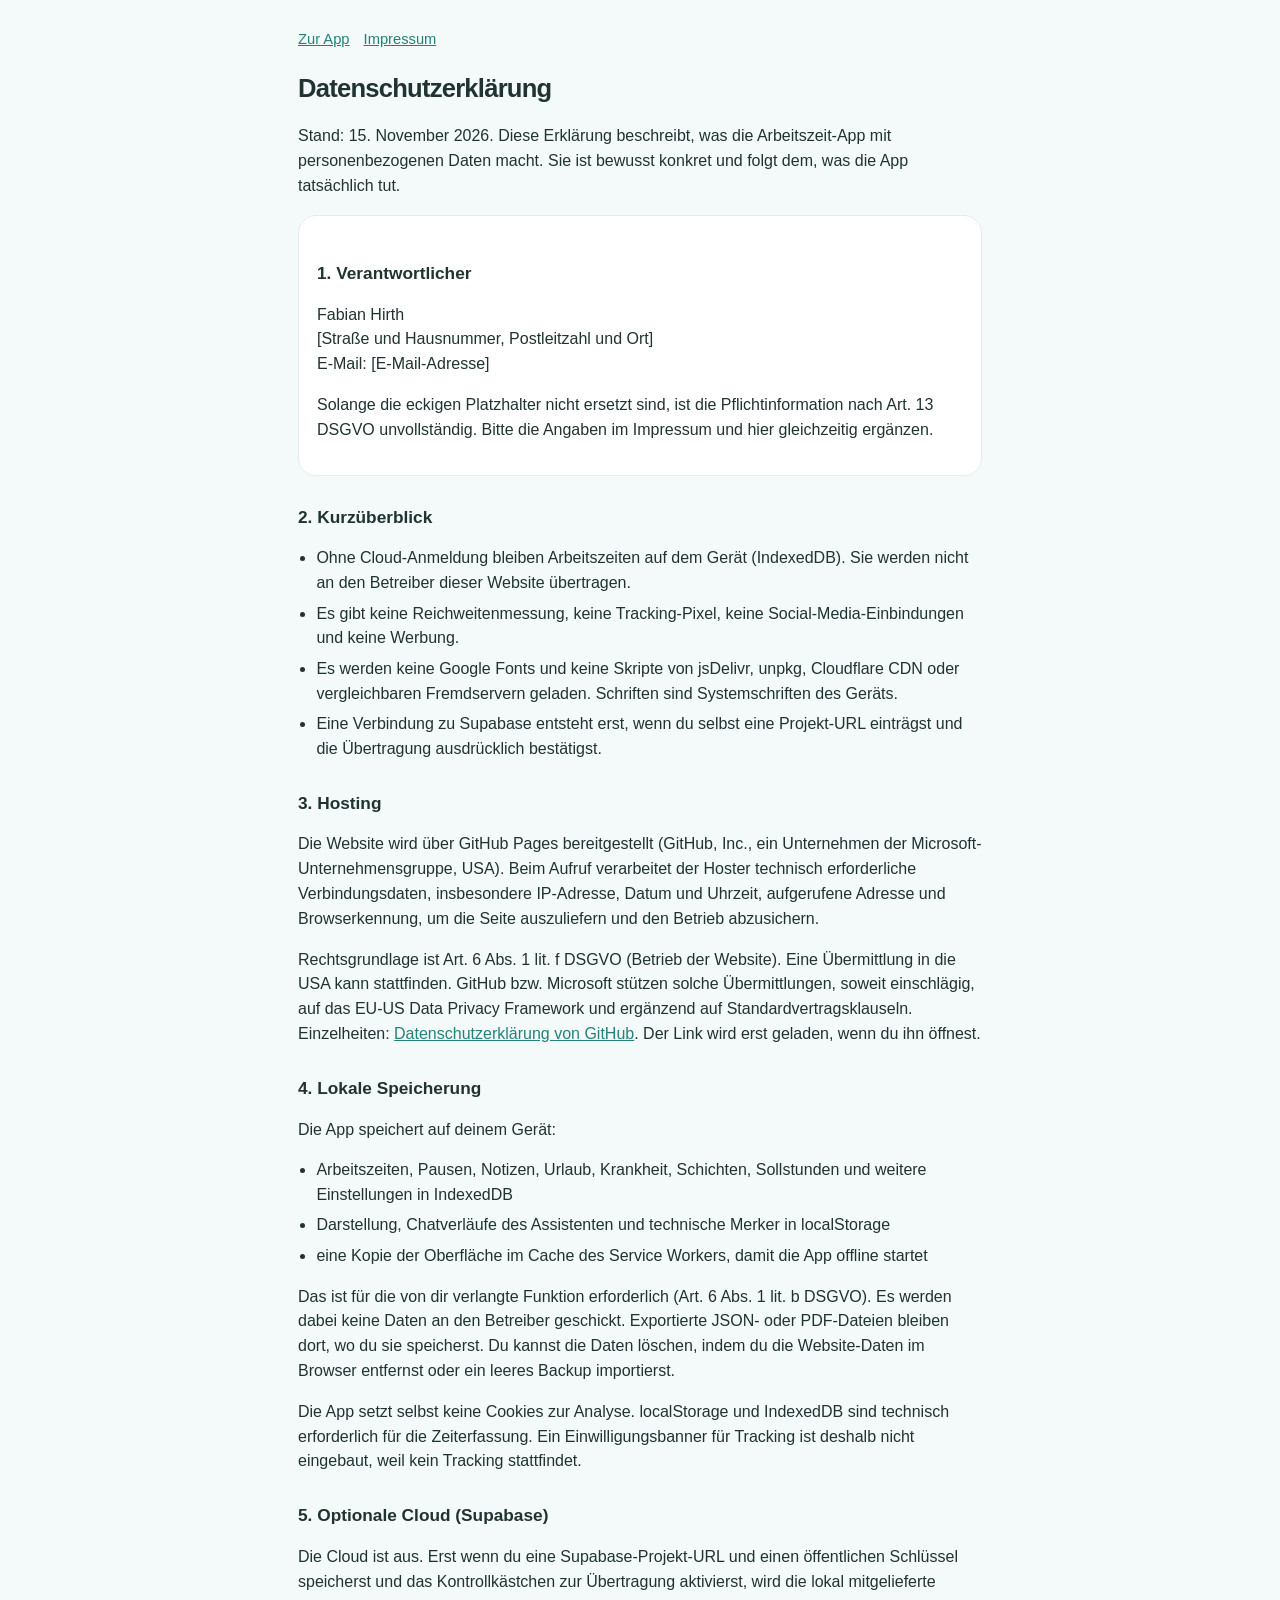
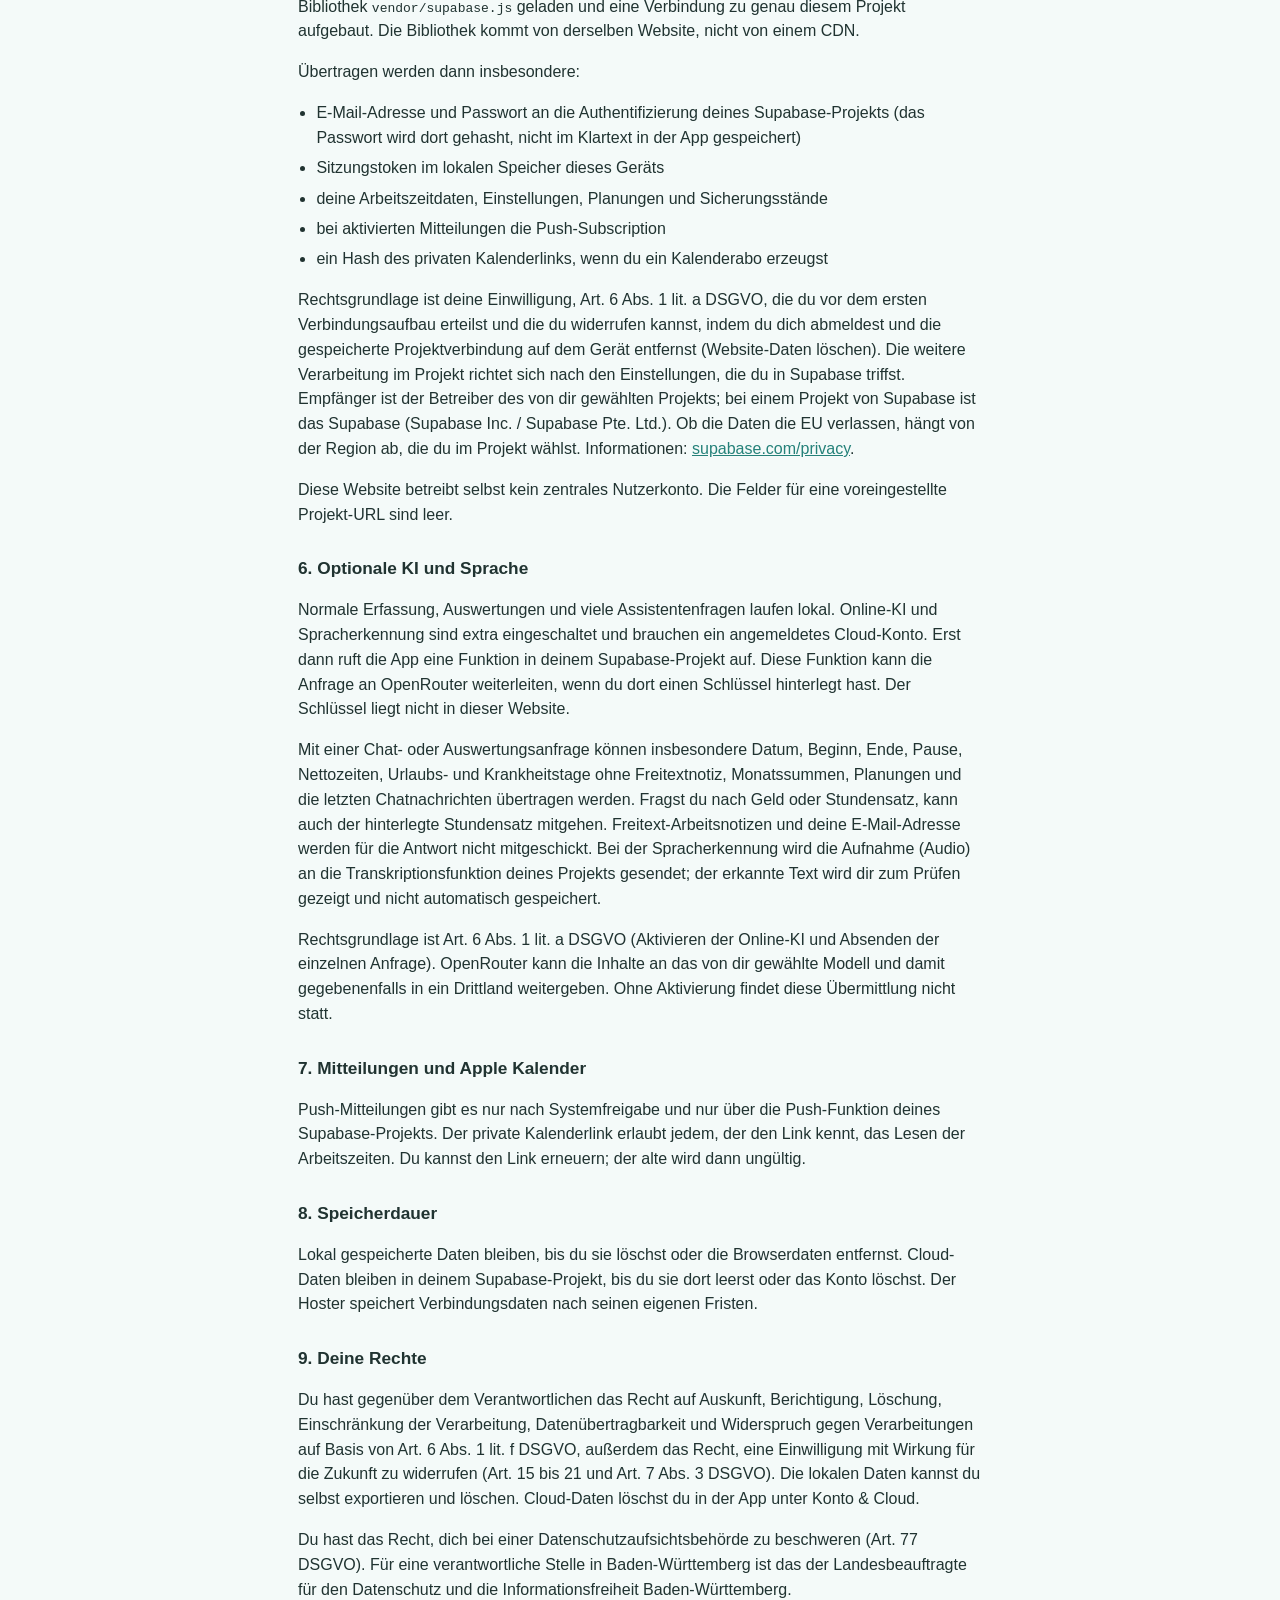
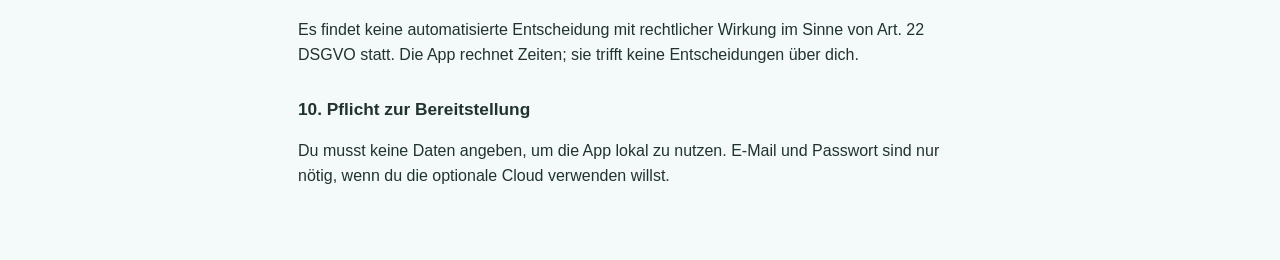
==== datenschutz.html @ 12463d6a "Rechtstexte ergänzen und Supabase nur noch lokal laden. Das jsDelivr-Skript wird nicht mehr beim Sei" ====
<!DOCTYPE html>
<html lang="de">
<head>
<meta charset="utf-8"/>
<meta name="viewport" content="width=device-width, initial-scale=1, viewport-fit=cover"/>
<meta name="theme-color" content="#eef8f6"/>
<title>Datenschutz – Arbeitszeit</title>
<link href="./icon.svg" rel="icon" type="image/svg+xml"/>
<style>
  :root { color-scheme: light; font-family: -apple-system, BlinkMacSystemFont, "SF Pro Text", "Segoe UI", sans-serif; --bg:#f4faf9; --surface:#fff; --text:#203331; --muted:#5d7573; --line:#e5eeed; --accent:#248179; }
  * { box-sizing: border-box; }
  body { margin: 0; background: var(--bg); color: var(--text); line-height: 1.55; }
  main { width: min(100%, 720px); margin: 0 auto; padding: 28px 18px 56px; }
  a { color: var(--accent); }
  h1 { font-size: 1.6rem; letter-spacing: -.03em; margin: 0 0 8px; }
  h2 { font-size: 1.08rem; margin: 28px 0 8px; }
  .nav { display: flex; gap: 14px; flex-wrap: wrap; margin-bottom: 18px; font-size: .92rem; }
  .card { background: var(--surface); border: 1px solid var(--line); border-radius: 18px; padding: 16px 18px; }
  ul { padding-left: 1.15rem; }
  li { margin: .35rem 0; }
</style>
</head>
<body>
<main>
<nav class="nav" aria-label="Rechtliches">
  <a href="./index.html">Zur App</a>
  <a href="./impressum.html">Impressum</a>
</nav>
<h1>Datenschutzerklärung</h1>
<p>Stand: 15. November 2026. Diese Erklärung beschreibt, was die Arbeitszeit-App mit personenbezogenen Daten macht. Sie ist bewusst konkret und folgt dem, was die App tatsächlich tut.</p>

<div class="card">
<h2>1. Verantwortlicher</h2>
<p>Fabian Hirth<br/>[Straße und Hausnummer, Postleitzahl und Ort]<br/>E-Mail: [E-Mail-Adresse]</p>
<p>Solange die eckigen Platzhalter nicht ersetzt sind, ist die Pflichtinformation nach Art. 13 DSGVO unvollständig. Bitte die Angaben im Impressum und hier gleichzeitig ergänzen.</p>
</div>

<h2>2. Kurzüberblick</h2>
<ul>
  <li>Ohne Cloud-Anmeldung bleiben Arbeitszeiten auf dem Gerät (IndexedDB). Sie werden nicht an den Betreiber dieser Website übertragen.</li>
  <li>Es gibt keine Reichweitenmessung, keine Tracking-Pixel, keine Social-Media-Einbindungen und keine Werbung.</li>
  <li>Es werden keine Google Fonts und keine Skripte von jsDelivr, unpkg, Cloudflare CDN oder vergleichbaren Fremdservern geladen. Schriften sind Systemschriften des Geräts.</li>
  <li>Eine Verbindung zu Supabase entsteht erst, wenn du selbst eine Projekt-URL einträgst und die Übertragung ausdrücklich bestätigst.</li>
</ul>

<h2>3. Hosting</h2>
<p>Die Website wird über GitHub Pages bereitgestellt (GitHub, Inc., ein Unternehmen der Microsoft-Unternehmensgruppe, USA). Beim Aufruf verarbeitet der Hoster technisch erforderliche Verbindungsdaten, insbesondere IP-Adresse, Datum und Uhrzeit, aufgerufene Adresse und Browserkennung, um die Seite auszuliefern und den Betrieb abzusichern.</p>
<p>Rechtsgrundlage ist Art. 6 Abs. 1 lit. f DSGVO (Betrieb der Website). Eine Übermittlung in die USA kann stattfinden. GitHub bzw. Microsoft stützen solche Übermittlungen, soweit einschlägig, auf das EU-US Data Privacy Framework und ergänzend auf Standardvertragsklauseln. Einzelheiten: <a href="https://docs.github.com/en/site-policy/privacy-policies/github-general-privacy-statement">Datenschutzerklärung von GitHub</a>. Der Link wird erst geladen, wenn du ihn öffnest.</p>

<h2>4. Lokale Speicherung</h2>
<p>Die App speichert auf deinem Gerät:</p>
<ul>
  <li>Arbeitszeiten, Pausen, Notizen, Urlaub, Krankheit, Schichten, Sollstunden und weitere Einstellungen in IndexedDB</li>
  <li>Darstellung, Chatverläufe des Assistenten und technische Merker in localStorage</li>
  <li>eine Kopie der Oberfläche im Cache des Service Workers, damit die App offline startet</li>
</ul>
<p>Das ist für die von dir verlangte Funktion erforderlich (Art. 6 Abs. 1 lit. b DSGVO). Es werden dabei keine Daten an den Betreiber geschickt. Exportierte JSON- oder PDF-Dateien bleiben dort, wo du sie speicherst. Du kannst die Daten löschen, indem du die Website-Daten im Browser entfernst oder ein leeres Backup importierst.</p>
<p>Die App setzt selbst keine Cookies zur Analyse. localStorage und IndexedDB sind technisch erforderlich für die Zeiterfassung. Ein Einwilligungsbanner für Tracking ist deshalb nicht eingebaut, weil kein Tracking stattfindet.</p>

<h2>5. Optionale Cloud (Supabase)</h2>
<p>Die Cloud ist aus. Erst wenn du eine Supabase-Projekt-URL und einen öffentlichen Schlüssel speicherst und das Kontrollkästchen zur Übertragung aktivierst, wird die lokal mitgelieferte Bibliothek <code>vendor/supabase.js</code> geladen und eine Verbindung zu genau diesem Projekt aufgebaut. Die Bibliothek kommt von derselben Website, nicht von einem CDN.</p>
<p>Übertragen werden dann insbesondere:</p>
<ul>
  <li>E-Mail-Adresse und Passwort an die Authentifizierung deines Supabase-Projekts (das Passwort wird dort gehasht, nicht im Klartext in der App gespeichert)</li>
  <li>Sitzungstoken im lokalen Speicher dieses Geräts</li>
  <li>deine Arbeitszeitdaten, Einstellungen, Planungen und Sicherungsstände</li>
  <li>bei aktivierten Mitteilungen die Push-Subscription</li>
  <li>ein Hash des privaten Kalenderlinks, wenn du ein Kalenderabo erzeugst</li>
</ul>
<p>Rechtsgrundlage ist deine Einwilligung, Art. 6 Abs. 1 lit. a DSGVO, die du vor dem ersten Verbindungsaufbau erteilst und die du widerrufen kannst, indem du dich abmeldest und die gespeicherte Projektverbindung auf dem Gerät entfernst (Website-Daten löschen). Die weitere Verarbeitung im Projekt richtet sich nach den Einstellungen, die du in Supabase triffst. Empfänger ist der Betreiber des von dir gewählten Projekts; bei einem Projekt von Supabase ist das Supabase (Supabase Inc. / Supabase Pte. Ltd.). Ob die Daten die EU verlassen, hängt von der Region ab, die du im Projekt wählst. Informationen: <a href="https://supabase.com/privacy">supabase.com/privacy</a>.</p>
<p>Diese Website betreibt selbst kein zentrales Nutzerkonto. Die Felder für eine voreingestellte Projekt-URL sind leer.</p>

<h2>6. Optionale KI und Sprache</h2>
<p>Normale Erfassung, Auswertungen und viele Assistentenfragen laufen lokal. Online-KI und Spracherkennung sind extra eingeschaltet und brauchen ein angemeldetes Cloud-Konto. Erst dann ruft die App eine Funktion in deinem Supabase-Projekt auf. Diese Funktion kann die Anfrage an OpenRouter weiterleiten, wenn du dort einen Schlüssel hinterlegt hast. Der Schlüssel liegt nicht in dieser Website.</p>
<p>Mit einer Chat- oder Auswertungsanfrage können insbesondere Datum, Beginn, Ende, Pause, Nettozeiten, Urlaubs- und Krankheitstage ohne Freitextnotiz, Monatssummen, Planungen und die letzten Chatnachrichten übertragen werden. Fragst du nach Geld oder Stundensatz, kann auch der hinterlegte Stundensatz mitgehen. Freitext-Arbeitsnotizen und deine E-Mail-Adresse werden für die Antwort nicht mitgeschickt. Bei der Spracherkennung wird die Aufnahme (Audio) an die Transkriptionsfunktion deines Projekts gesendet; der erkannte Text wird dir zum Prüfen gezeigt und nicht automatisch gespeichert.</p>
<p>Rechtsgrundlage ist Art. 6 Abs. 1 lit. a DSGVO (Aktivieren der Online-KI und Absenden der einzelnen Anfrage). OpenRouter kann die Inhalte an das von dir gewählte Modell und damit gegebenenfalls in ein Drittland weitergeben. Ohne Aktivierung findet diese Übermittlung nicht statt.</p>

<h2>7. Mitteilungen und Apple Kalender</h2>
<p>Push-Mitteilungen gibt es nur nach Systemfreigabe und nur über die Push-Funktion deines Supabase-Projekts. Der private Kalenderlink erlaubt jedem, der den Link kennt, das Lesen der Arbeitszeiten. Du kannst den Link erneuern; der alte wird dann ungültig.</p>

<h2>8. Speicherdauer</h2>
<p>Lokal gespeicherte Daten bleiben, bis du sie löschst oder die Browserdaten entfernst. Cloud-Daten bleiben in deinem Supabase-Projekt, bis du sie dort leerst oder das Konto löschst. Der Hoster speichert Verbindungsdaten nach seinen eigenen Fristen.</p>

<h2>9. Deine Rechte</h2>
<p>Du hast gegenüber dem Verantwortlichen das Recht auf Auskunft, Berichtigung, Löschung, Einschränkung der Verarbeitung, Datenübertragbarkeit und Widerspruch gegen Verarbeitungen auf Basis von Art. 6 Abs. 1 lit. f DSGVO, außerdem das Recht, eine Einwilligung mit Wirkung für die Zukunft zu widerrufen (Art. 15 bis 21 und Art. 7 Abs. 3 DSGVO). Die lokalen Daten kannst du selbst exportieren und löschen. Cloud-Daten löschst du in der App unter Konto & Cloud.</p>
<p>Du hast das Recht, dich bei einer Datenschutzaufsichtsbehörde zu beschweren (Art. 77 DSGVO). Für eine verantwortliche Stelle in Baden-Württemberg ist das der Landesbeauftragte für den Datenschutz und die Informationsfreiheit Baden-Württemberg.</p>
<p>Es findet keine automatisierte Entscheidung mit rechtlicher Wirkung im Sinne von Art. 22 DSGVO statt. Die App rechnet Zeiten; sie trifft keine Entscheidungen über dich.</p>

<h2>10. Pflicht zur Bereitstellung</h2>
<p>Du musst keine Daten angeben, um die App lokal zu nutzen. E-Mail und Passwort sind nur nötig, wenn du die optionale Cloud verwenden willst.</p>
</main>
</body>
</html>
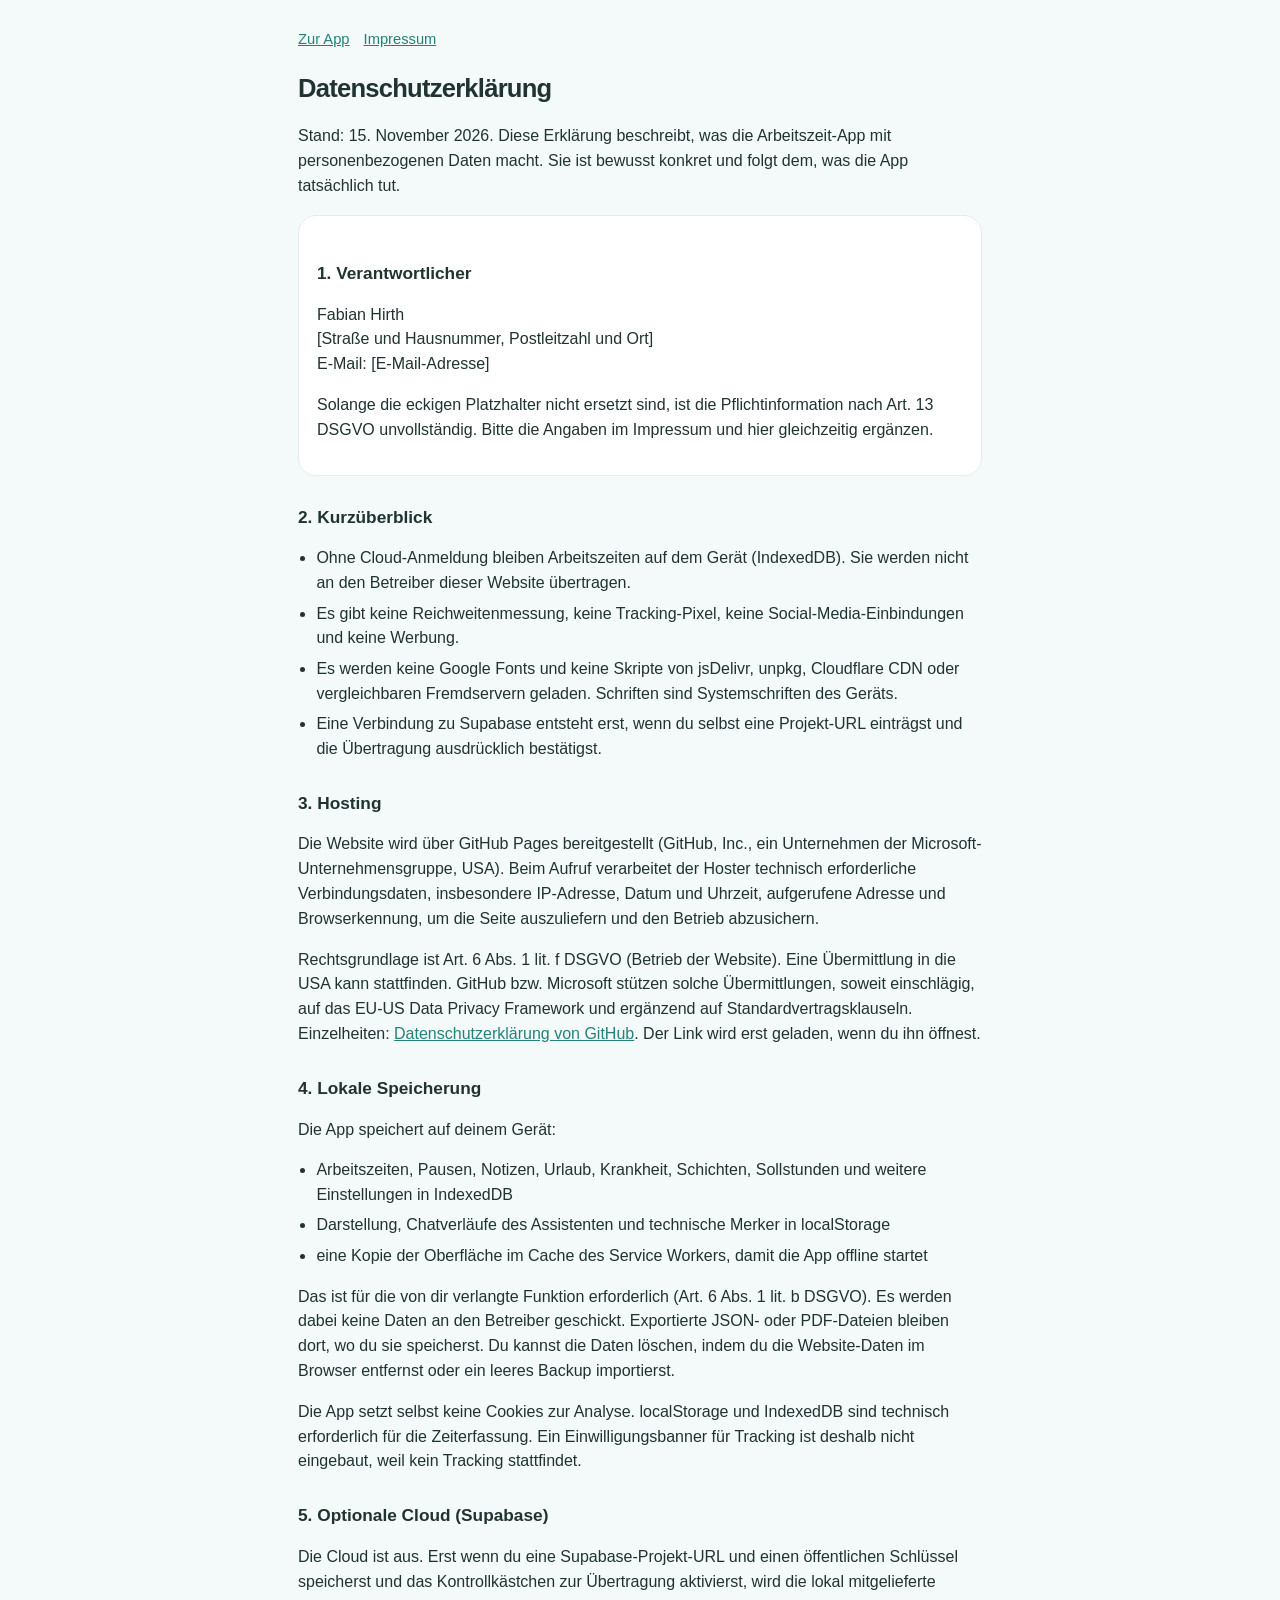
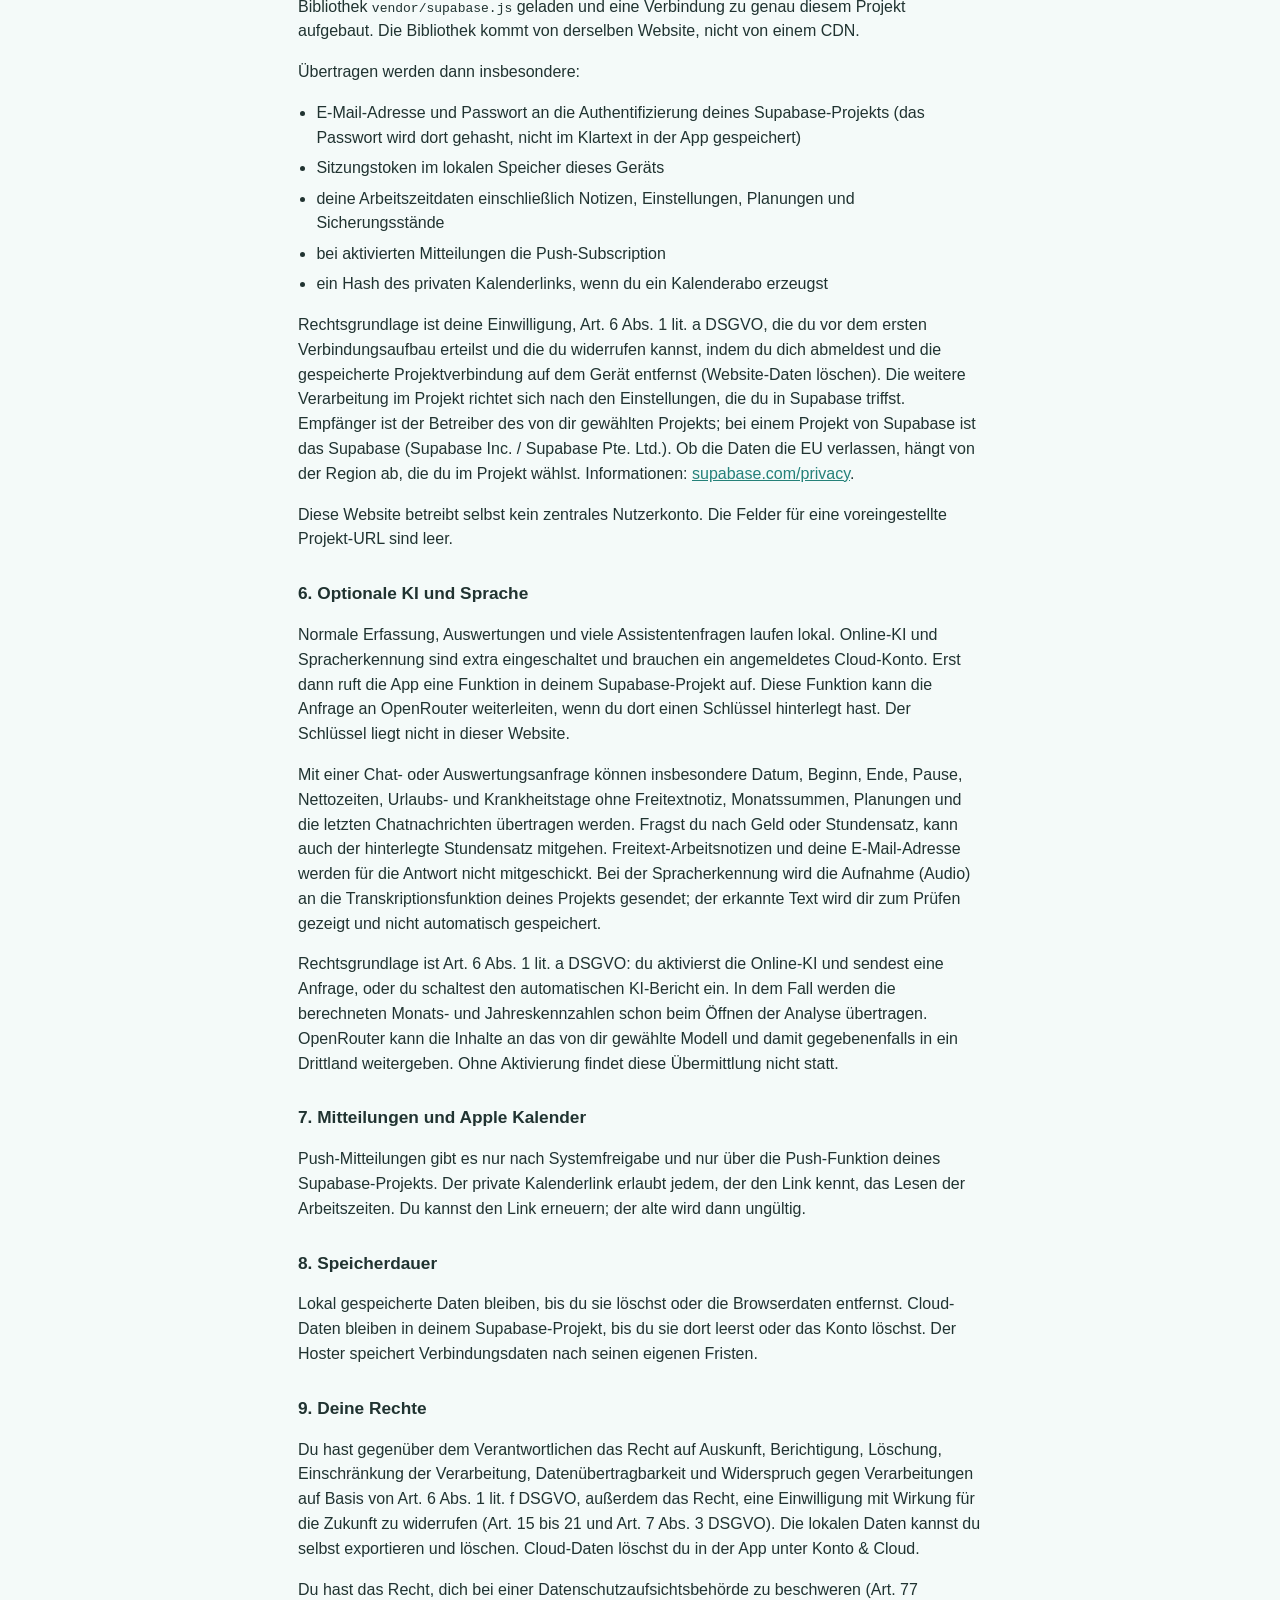
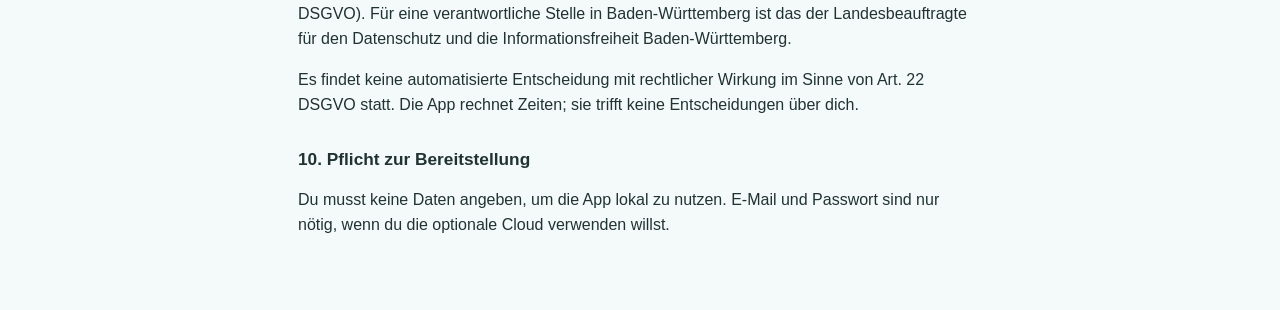
==== commit b3957646: "Rechtstexte vom App-Cache trennen. Impressum und Datenschutz ersetzen nicht mehr die gespeicherte Ap" ====
--- a/datenschutz.html
+++ b/datenschutz.html
@@ -63,7 +63,7 @@
 <ul>
   <li>E-Mail-Adresse und Passwort an die Authentifizierung deines Supabase-Projekts (das Passwort wird dort gehasht, nicht im Klartext in der App gespeichert)</li>
   <li>Sitzungstoken im lokalen Speicher dieses Geräts</li>
-  <li>deine Arbeitszeitdaten, Einstellungen, Planungen und Sicherungsstände</li>
+  <li>deine Arbeitszeitdaten einschließlich Notizen, Einstellungen, Planungen und Sicherungsstände</li>
   <li>bei aktivierten Mitteilungen die Push-Subscription</li>
   <li>ein Hash des privaten Kalenderlinks, wenn du ein Kalenderabo erzeugst</li>
 </ul>
@@ -73,7 +73,7 @@
 <h2>6. Optionale KI und Sprache</h2>
 <p>Normale Erfassung, Auswertungen und viele Assistentenfragen laufen lokal. Online-KI und Spracherkennung sind extra eingeschaltet und brauchen ein angemeldetes Cloud-Konto. Erst dann ruft die App eine Funktion in deinem Supabase-Projekt auf. Diese Funktion kann die Anfrage an OpenRouter weiterleiten, wenn du dort einen Schlüssel hinterlegt hast. Der Schlüssel liegt nicht in dieser Website.</p>
 <p>Mit einer Chat- oder Auswertungsanfrage können insbesondere Datum, Beginn, Ende, Pause, Nettozeiten, Urlaubs- und Krankheitstage ohne Freitextnotiz, Monatssummen, Planungen und die letzten Chatnachrichten übertragen werden. Fragst du nach Geld oder Stundensatz, kann auch der hinterlegte Stundensatz mitgehen. Freitext-Arbeitsnotizen und deine E-Mail-Adresse werden für die Antwort nicht mitgeschickt. Bei der Spracherkennung wird die Aufnahme (Audio) an die Transkriptionsfunktion deines Projekts gesendet; der erkannte Text wird dir zum Prüfen gezeigt und nicht automatisch gespeichert.</p>
-<p>Rechtsgrundlage ist Art. 6 Abs. 1 lit. a DSGVO (Aktivieren der Online-KI und Absenden der einzelnen Anfrage). OpenRouter kann die Inhalte an das von dir gewählte Modell und damit gegebenenfalls in ein Drittland weitergeben. Ohne Aktivierung findet diese Übermittlung nicht statt.</p>
+<p>Rechtsgrundlage ist Art. 6 Abs. 1 lit. a DSGVO: du aktivierst die Online-KI und sendest eine Anfrage, oder du schaltest den automatischen KI-Bericht ein. In dem Fall werden die berechneten Monats- und Jahreskennzahlen schon beim Öffnen der Analyse übertragen. OpenRouter kann die Inhalte an das von dir gewählte Modell und damit gegebenenfalls in ein Drittland weitergeben. Ohne Aktivierung findet diese Übermittlung nicht statt.</p>
 
 <h2>7. Mitteilungen und Apple Kalender</h2>
 <p>Push-Mitteilungen gibt es nur nach Systemfreigabe und nur über die Push-Funktion deines Supabase-Projekts. Der private Kalenderlink erlaubt jedem, der den Link kennt, das Lesen der Arbeitszeiten. Du kannst den Link erneuern; der alte wird dann ungültig.</p>
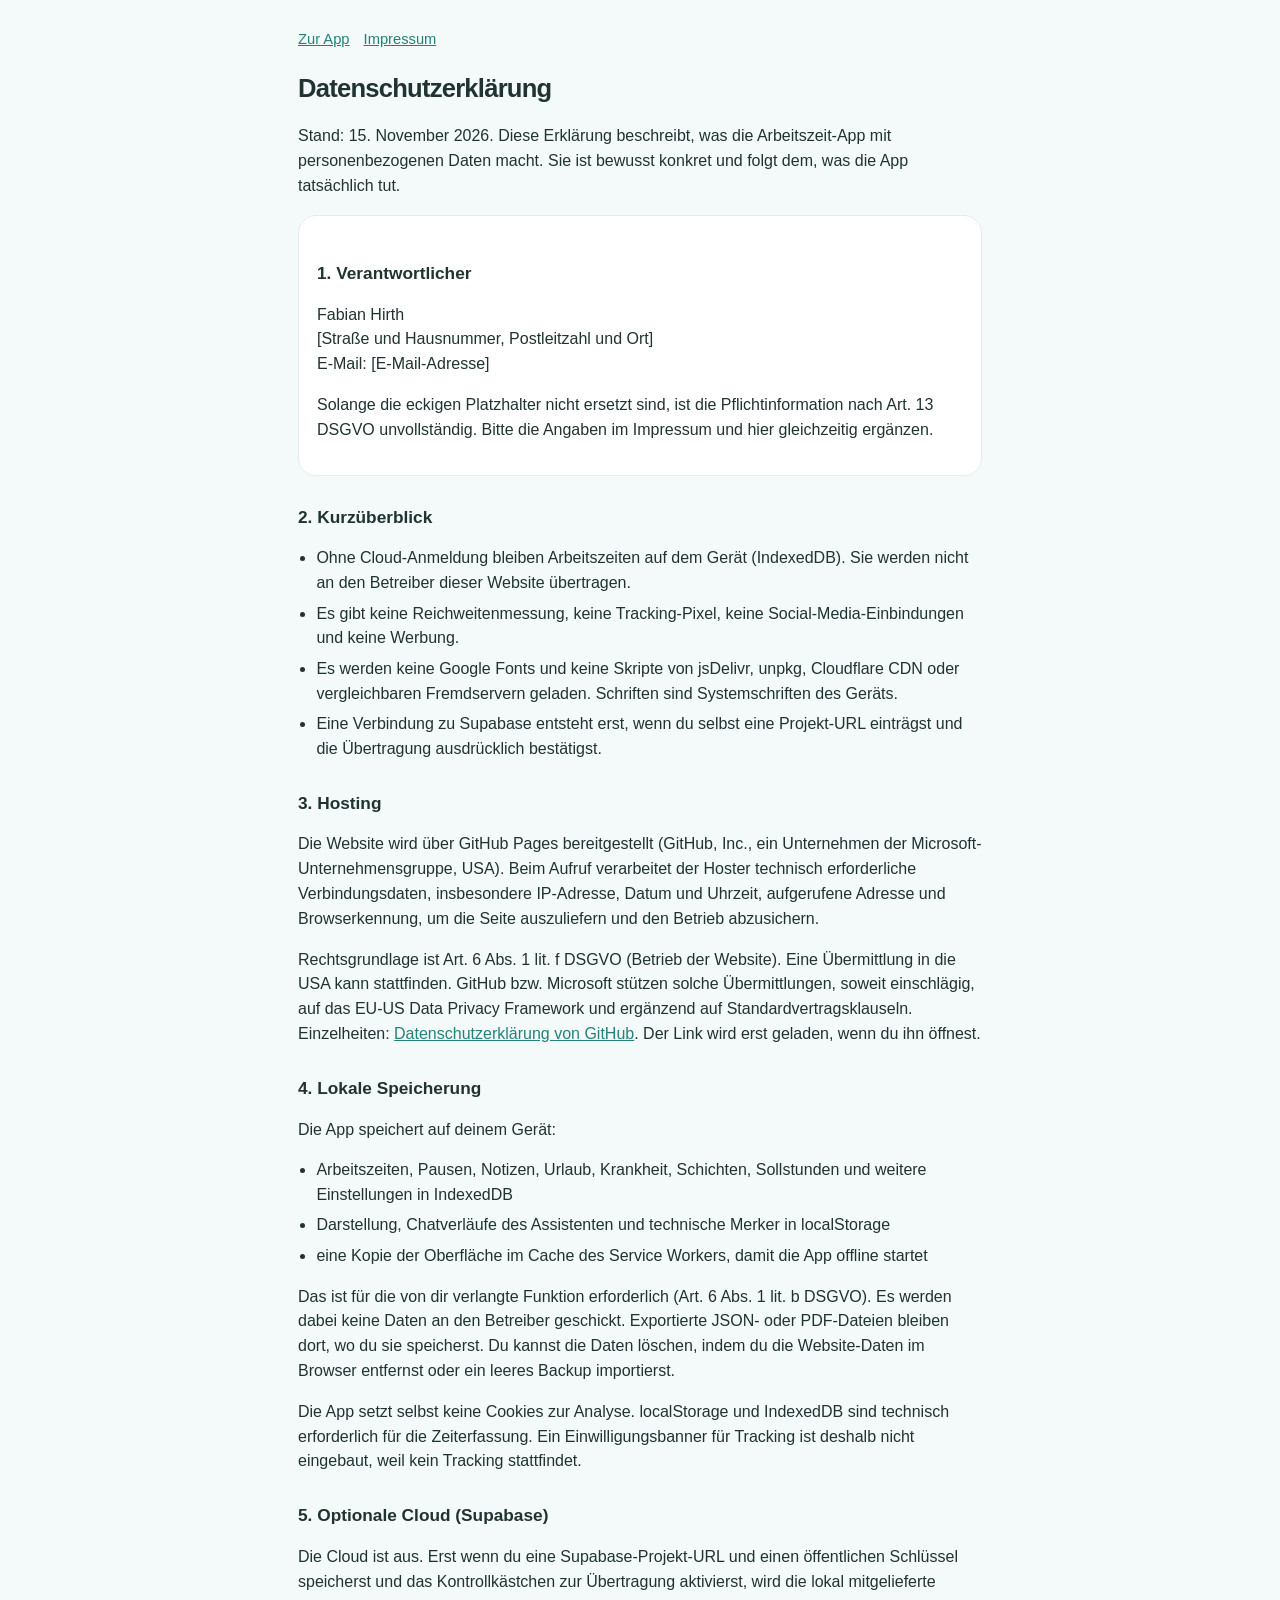
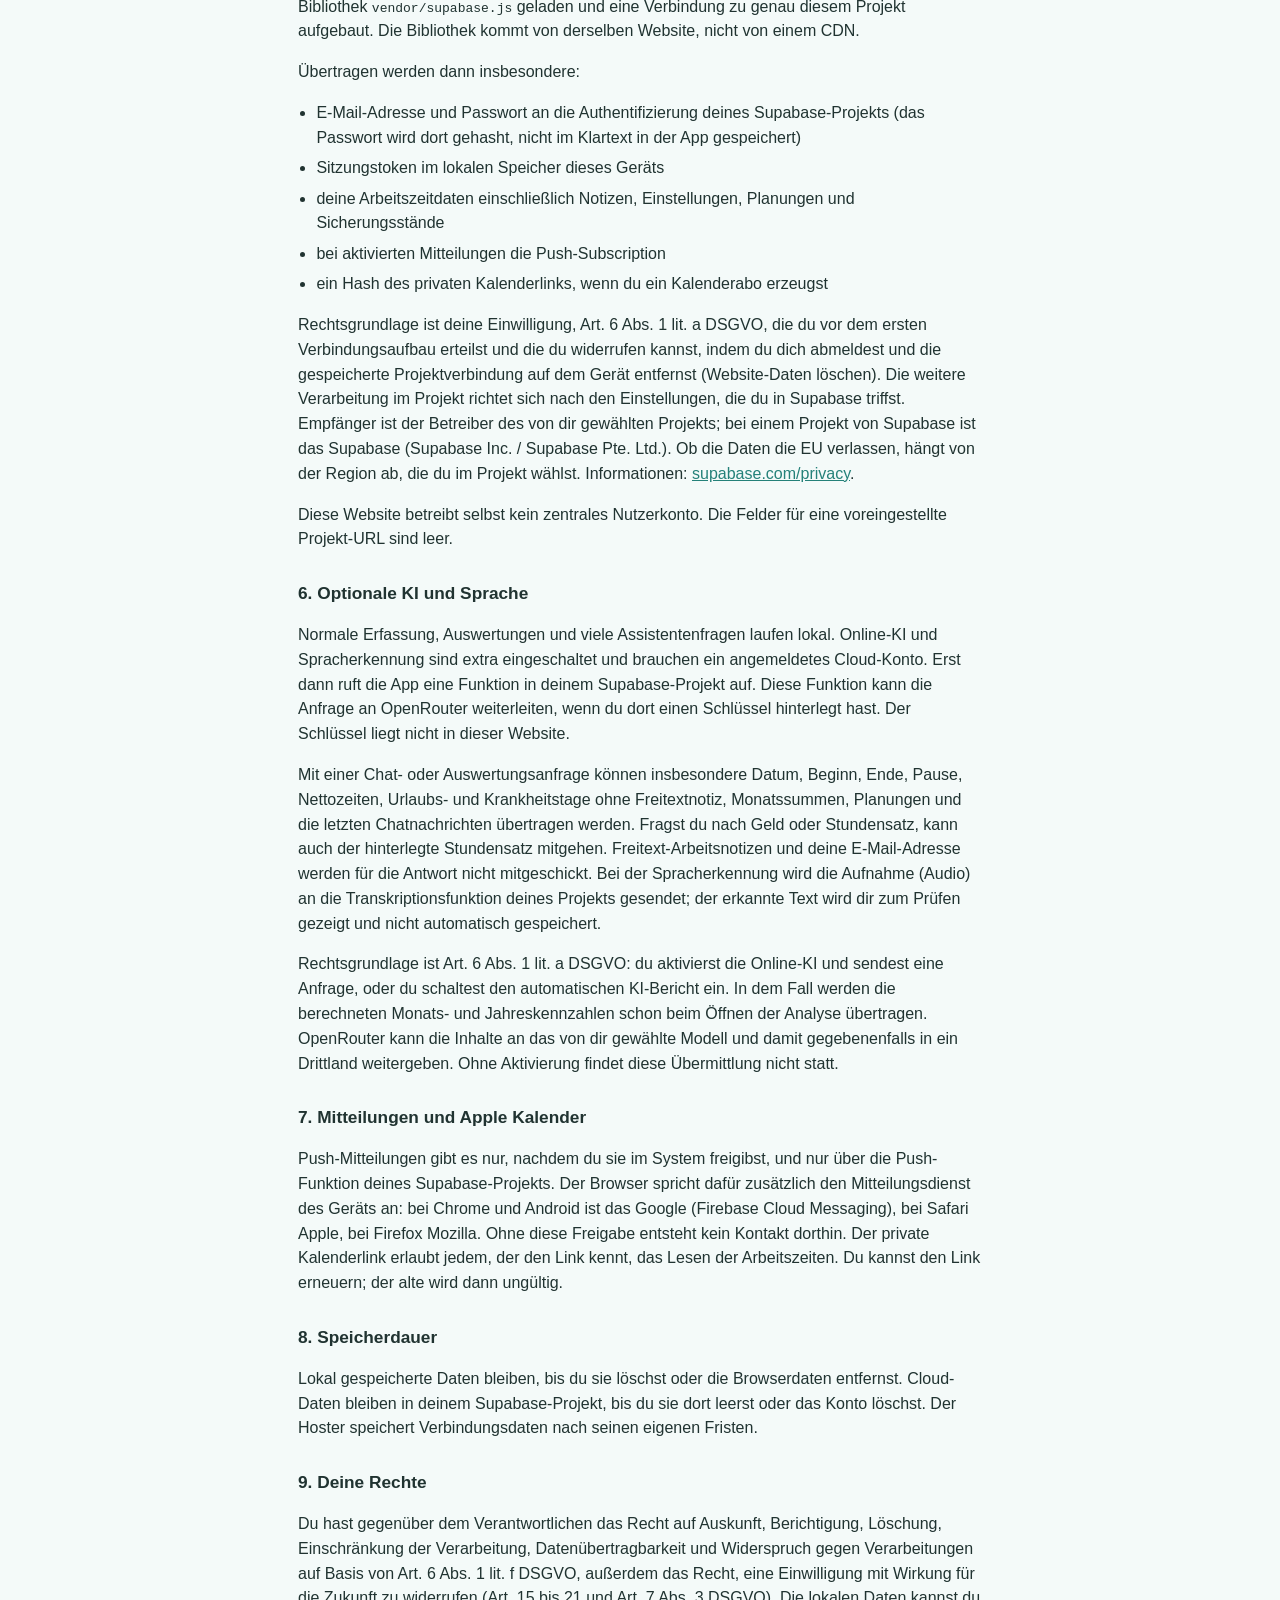
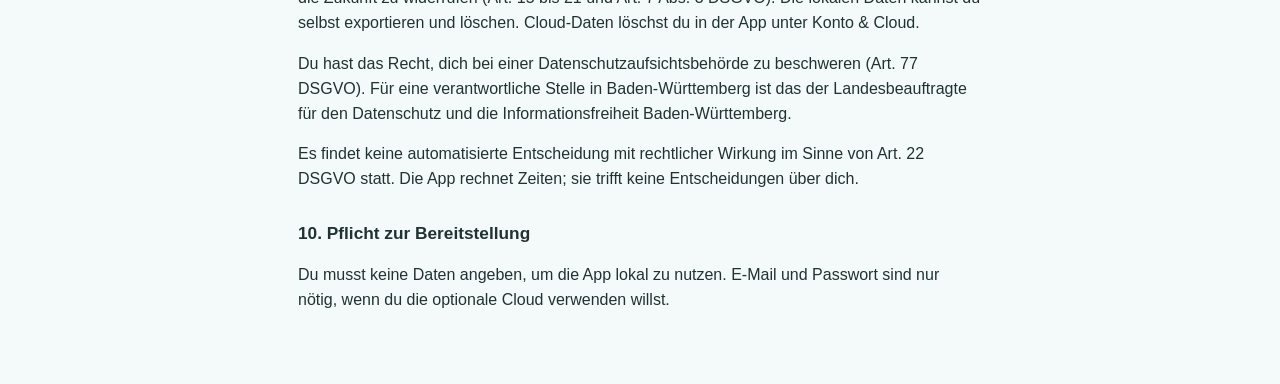
==== commit 4f1b4d3f: "Push-Dienste in der Datenschutzerklärung nennen. Mitteilungen gehen erst nach Freigabe zusätzlich üb" ====
--- a/datenschutz.html
+++ b/datenschutz.html
@@ -76,7 +76,7 @@
 <p>Rechtsgrundlage ist Art. 6 Abs. 1 lit. a DSGVO: du aktivierst die Online-KI und sendest eine Anfrage, oder du schaltest den automatischen KI-Bericht ein. In dem Fall werden die berechneten Monats- und Jahreskennzahlen schon beim Öffnen der Analyse übertragen. OpenRouter kann die Inhalte an das von dir gewählte Modell und damit gegebenenfalls in ein Drittland weitergeben. Ohne Aktivierung findet diese Übermittlung nicht statt.</p>
 
 <h2>7. Mitteilungen und Apple Kalender</h2>
-<p>Push-Mitteilungen gibt es nur nach Systemfreigabe und nur über die Push-Funktion deines Supabase-Projekts. Der private Kalenderlink erlaubt jedem, der den Link kennt, das Lesen der Arbeitszeiten. Du kannst den Link erneuern; der alte wird dann ungültig.</p>
+<p>Push-Mitteilungen gibt es nur, nachdem du sie im System freigibst, und nur über die Push-Funktion deines Supabase-Projekts. Der Browser spricht dafür zusätzlich den Mitteilungsdienst des Geräts an: bei Chrome und Android ist das Google (Firebase Cloud Messaging), bei Safari Apple, bei Firefox Mozilla. Ohne diese Freigabe entsteht kein Kontakt dorthin. Der private Kalenderlink erlaubt jedem, der den Link kennt, das Lesen der Arbeitszeiten. Du kannst den Link erneuern; der alte wird dann ungültig.</p>
 
 <h2>8. Speicherdauer</h2>
 <p>Lokal gespeicherte Daten bleiben, bis du sie löschst oder die Browserdaten entfernst. Cloud-Daten bleiben in deinem Supabase-Projekt, bis du sie dort leerst oder das Konto löschst. Der Hoster speichert Verbindungsdaten nach seinen eigenen Fristen.</p>
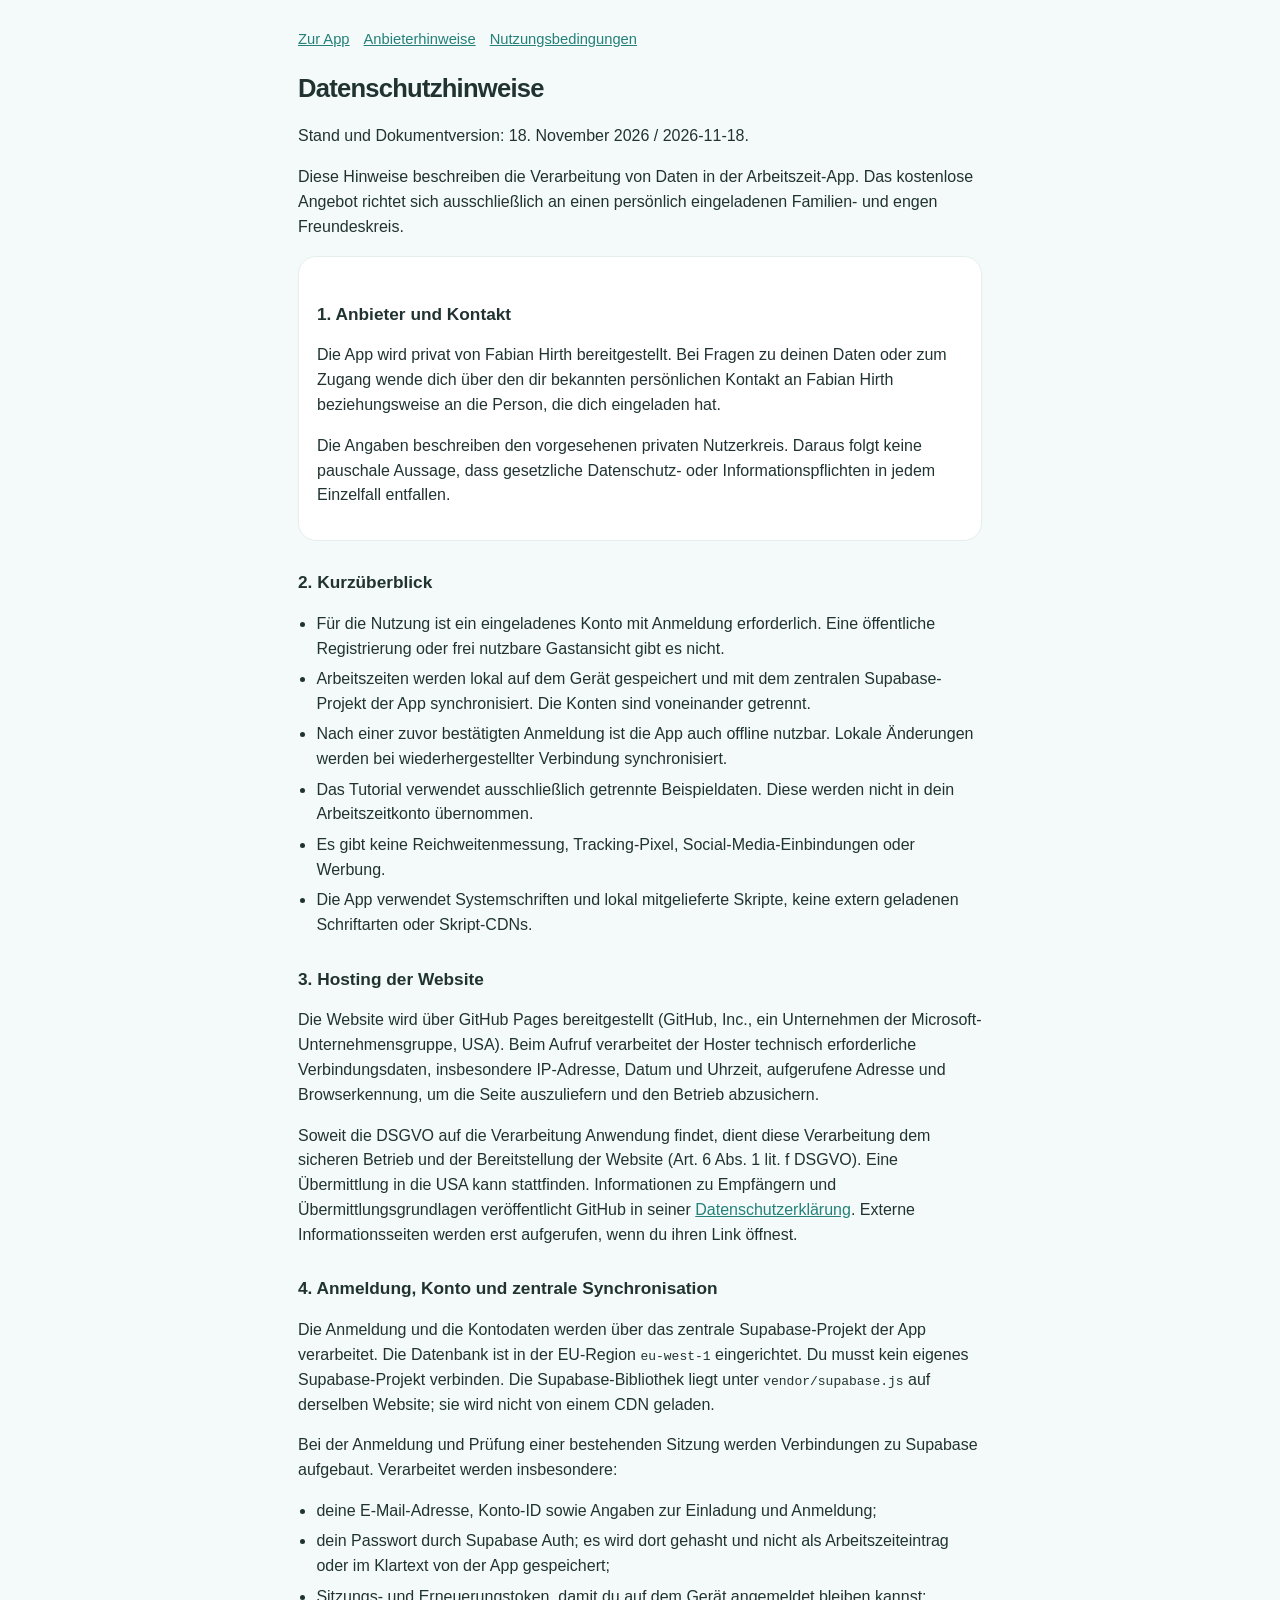
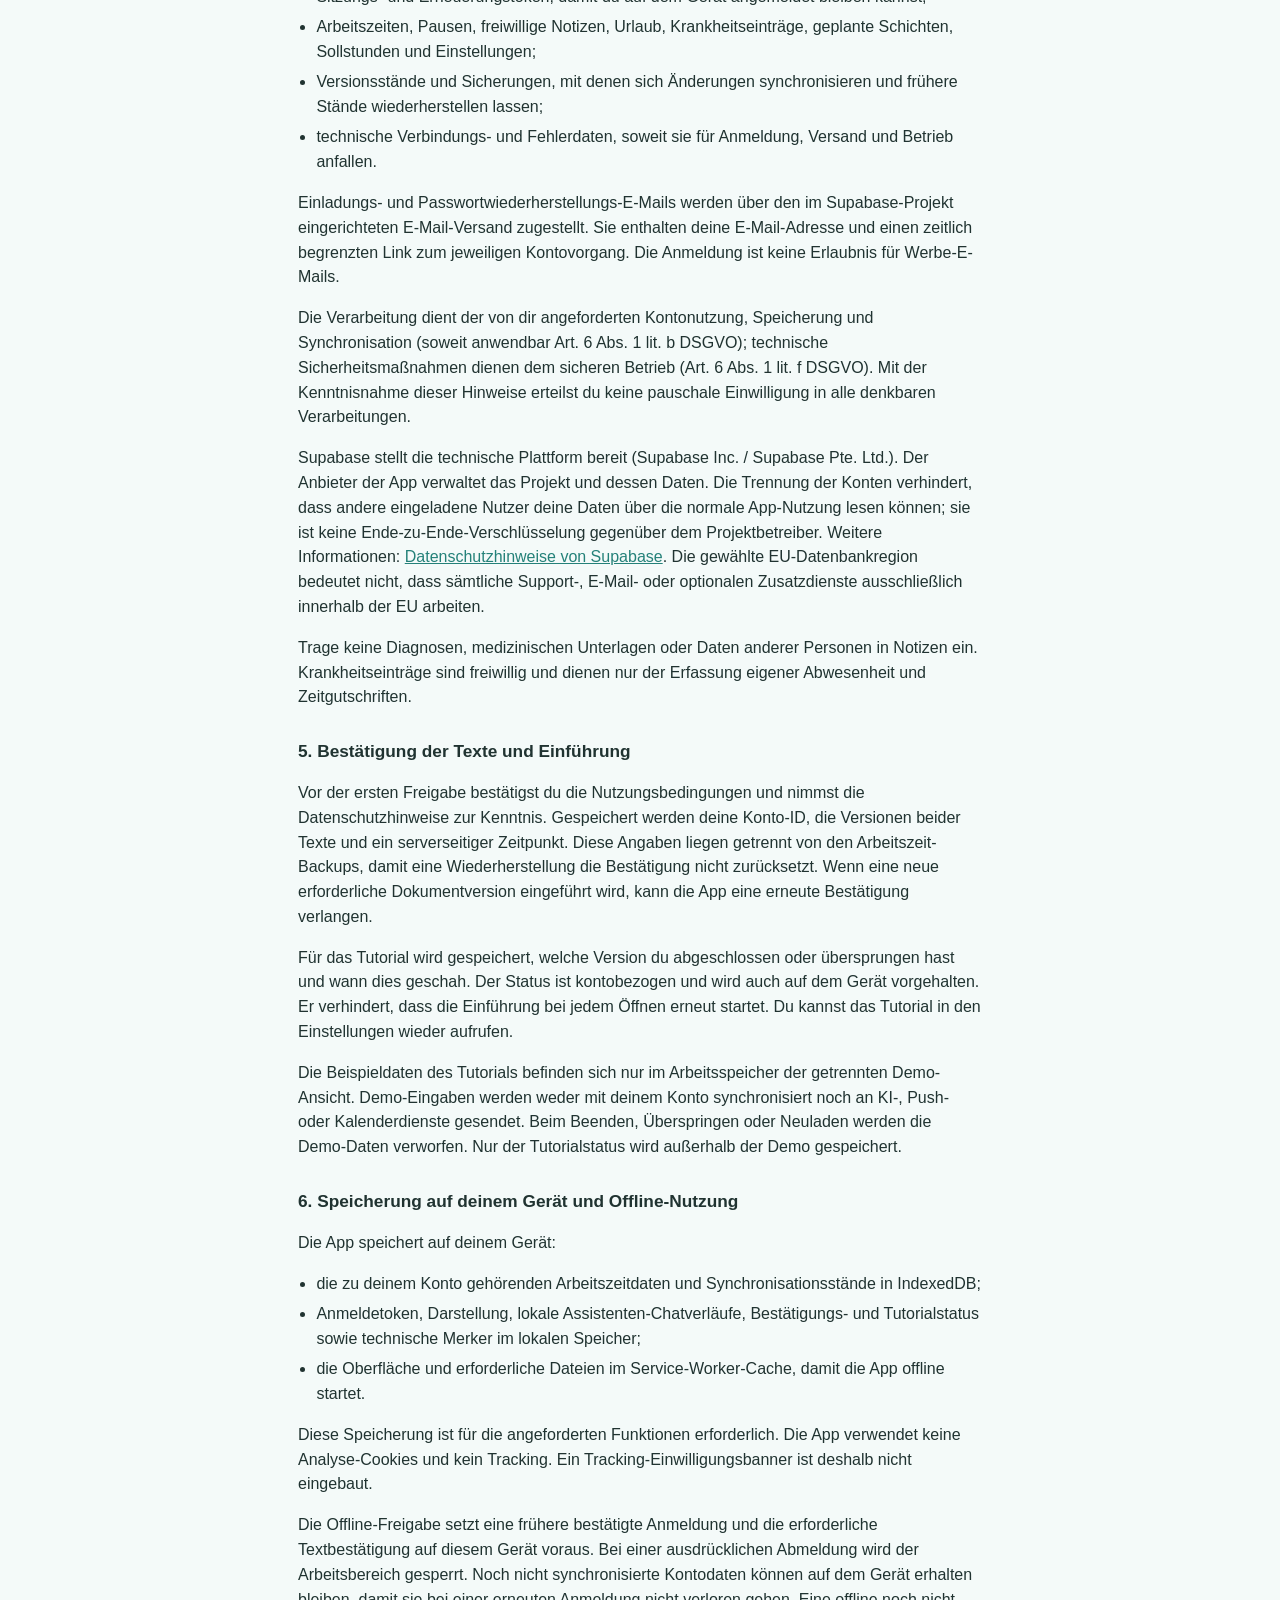
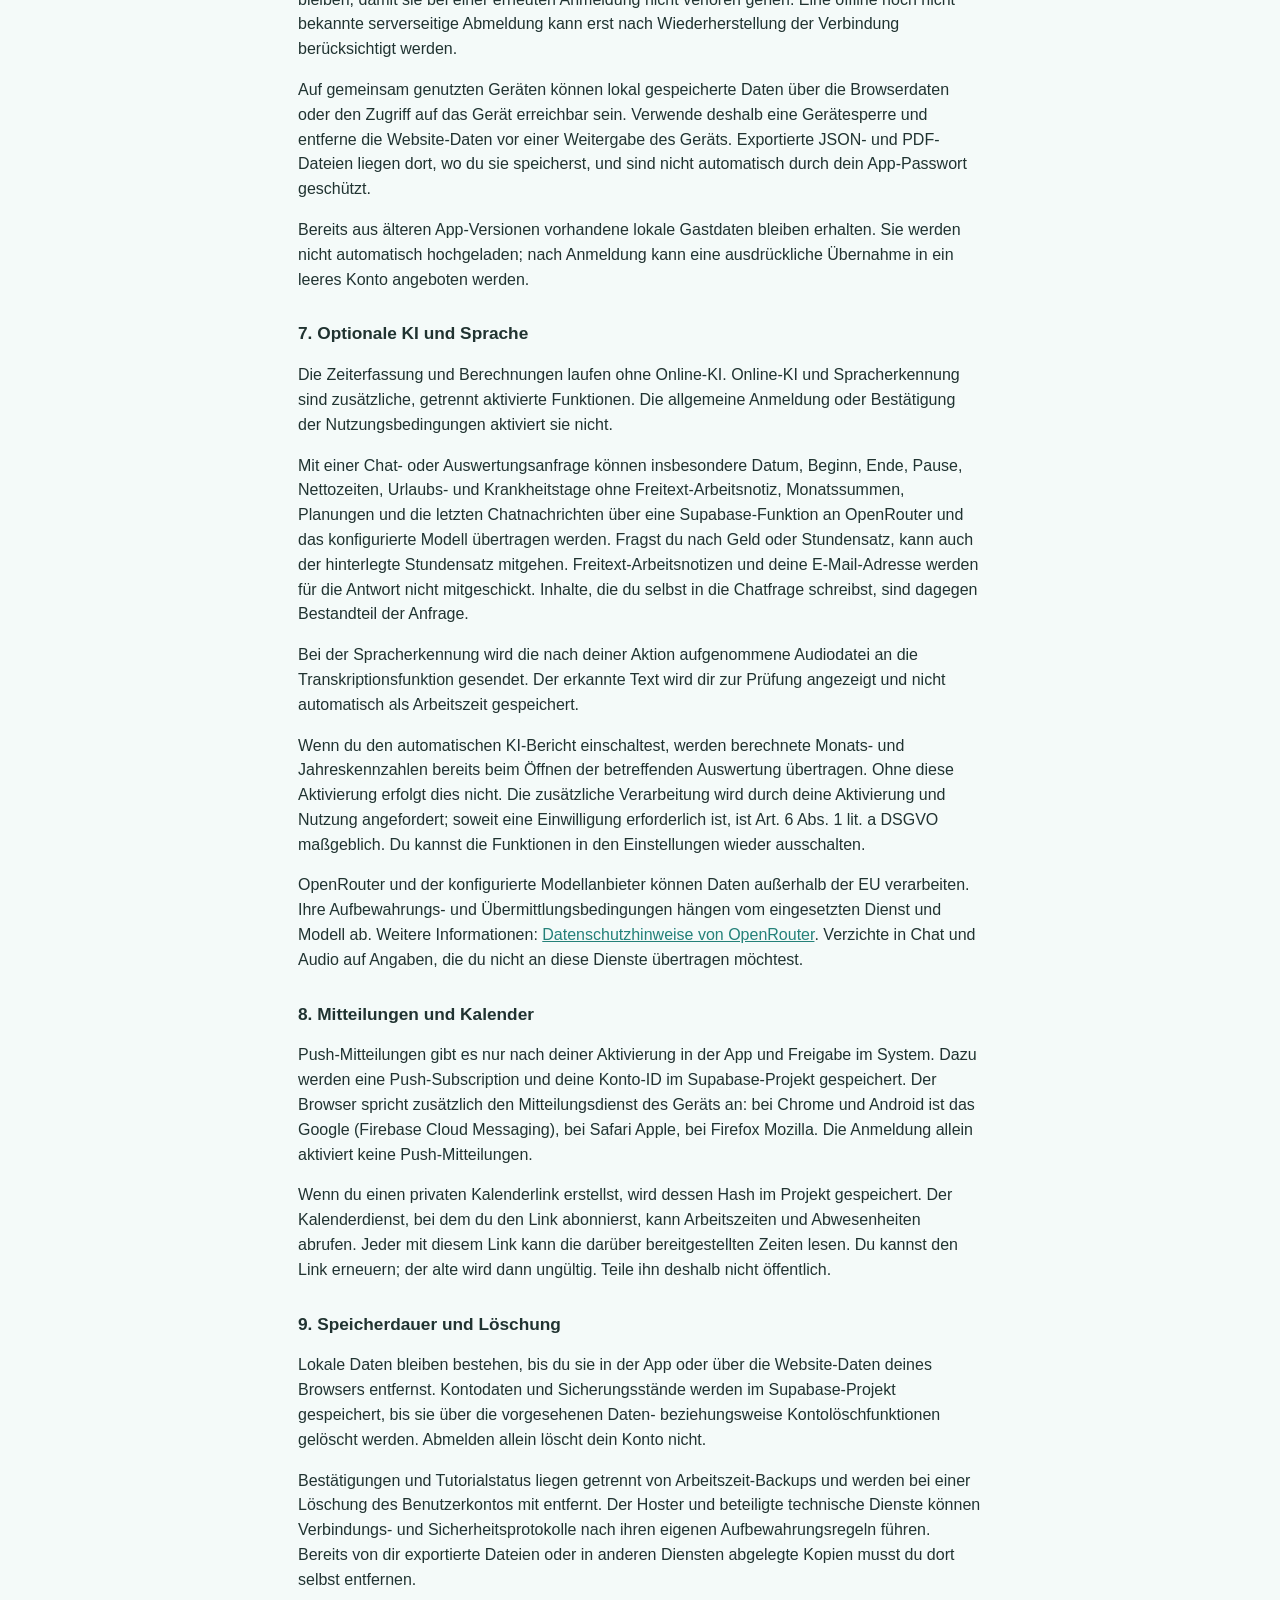
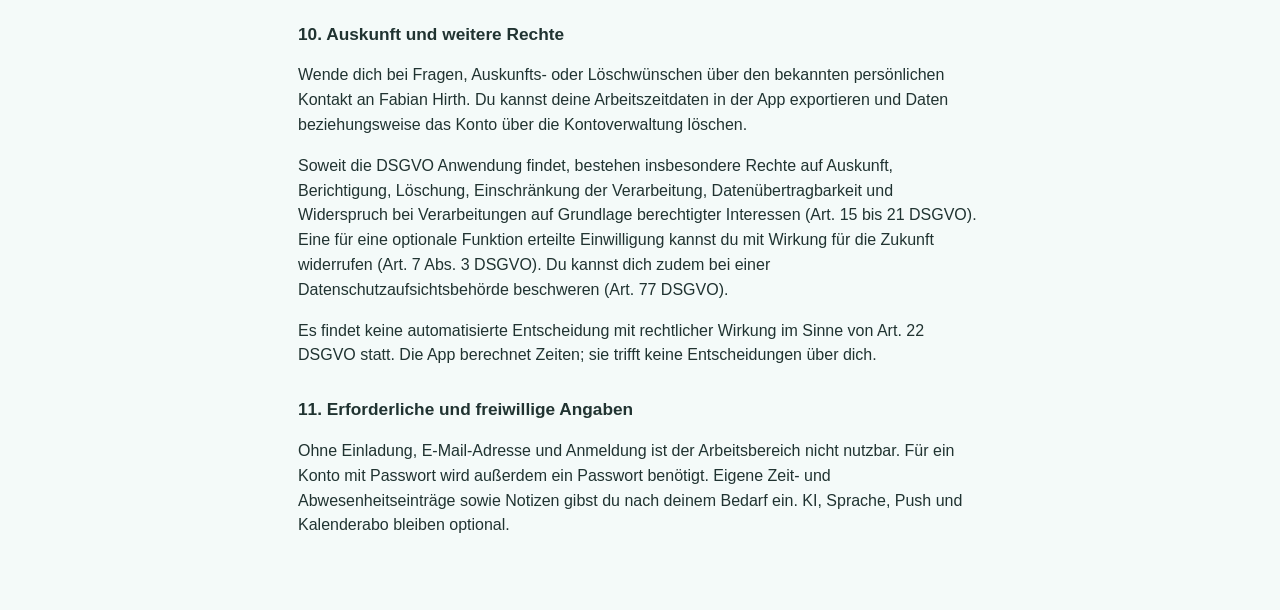
==== commit 3ef0ae36: "Einladungslogin, versionierte Bestätigungen und isoliertes Tutorial ergänzen" ====
--- a/datenschutz.html
+++ b/datenschutz.html
@@ -4,6 +4,7 @@
 <meta charset="utf-8"/>
 <meta name="viewport" content="width=device-width, initial-scale=1, viewport-fit=cover"/>
 <meta name="theme-color" content="#eef8f6"/>
+<meta name="legal-version" content="2026-11-18"/>
 <title>Datenschutz – Arbeitszeit</title>
 <link href="./icon.svg" rel="icon" type="image/svg+xml"/>
 <style>
@@ -11,7 +12,7 @@
   * { box-sizing: border-box; }
   body { margin: 0; background: var(--bg); color: var(--text); line-height: 1.55; }
   main { width: min(100%, 720px); margin: 0 auto; padding: 28px 18px 56px; }
-  a { color: var(--accent); }
+  a { color: var(--accent); overflow-wrap: anywhere; }
   h1 { font-size: 1.6rem; letter-spacing: -.03em; margin: 0 0 8px; }
   h2 { font-size: 1.08rem; margin: 28px 0 8px; }
   .nav { display: flex; gap: 14px; flex-wrap: wrap; margin-bottom: 18px; font-size: .92rem; }
@@ -24,70 +25,88 @@
 <main>
 <nav class="nav" aria-label="Rechtliches">
   <a href="./index.html">Zur App</a>
-  <a href="./impressum.html">Impressum</a>
+  <a href="./impressum.html">Anbieterhinweise</a>
+  <a href="./nutzungsbedingungen.html">Nutzungsbedingungen</a>
 </nav>
-<h1>Datenschutzerklärung</h1>
-<p>Stand: 15. November 2026. Diese Erklärung beschreibt, was die Arbeitszeit-App mit personenbezogenen Daten macht. Sie ist bewusst konkret und folgt dem, was die App tatsächlich tut.</p>
+<h1>Datenschutzhinweise</h1>
+<p>Stand und Dokumentversion: 18. November 2026 / 2026-11-18.</p>
+<p>Diese Hinweise beschreiben die Verarbeitung von Daten in der Arbeitszeit-App. Das kostenlose Angebot richtet sich ausschließlich an einen persönlich eingeladenen Familien- und engen Freundeskreis.</p>
 
 <div class="card">
-<h2>1. Verantwortlicher</h2>
-<p>Fabian Hirth<br/>[Straße und Hausnummer, Postleitzahl und Ort]<br/>E-Mail: [E-Mail-Adresse]</p>
-<p>Solange die eckigen Platzhalter nicht ersetzt sind, ist die Pflichtinformation nach Art. 13 DSGVO unvollständig. Bitte die Angaben im Impressum und hier gleichzeitig ergänzen.</p>
+<h2>1. Anbieter und Kontakt</h2>
+<p>Die App wird privat von Fabian Hirth bereitgestellt. Bei Fragen zu deinen Daten oder zum Zugang wende dich über den dir bekannten persönlichen Kontakt an Fabian Hirth beziehungsweise an die Person, die dich eingeladen hat.</p>
+<p>Die Angaben beschreiben den vorgesehenen privaten Nutzerkreis. Daraus folgt keine pauschale Aussage, dass gesetzliche Datenschutz- oder Informationspflichten in jedem Einzelfall entfallen.</p>
 </div>
 
 <h2>2. Kurzüberblick</h2>
 <ul>
-  <li>Ohne Cloud-Anmeldung bleiben Arbeitszeiten auf dem Gerät (IndexedDB). Sie werden nicht an den Betreiber dieser Website übertragen.</li>
-  <li>Es gibt keine Reichweitenmessung, keine Tracking-Pixel, keine Social-Media-Einbindungen und keine Werbung.</li>
-  <li>Es werden keine Google Fonts und keine Skripte von jsDelivr, unpkg, Cloudflare CDN oder vergleichbaren Fremdservern geladen. Schriften sind Systemschriften des Geräts.</li>
-  <li>Eine Verbindung zu Supabase entsteht erst, wenn du selbst eine Projekt-URL einträgst und die Übertragung ausdrücklich bestätigst.</li>
+  <li>Für die Nutzung ist ein eingeladenes Konto mit Anmeldung erforderlich. Eine öffentliche Registrierung oder frei nutzbare Gastansicht gibt es nicht.</li>
+  <li>Arbeitszeiten werden lokal auf dem Gerät gespeichert und mit dem zentralen Supabase-Projekt der App synchronisiert. Die Konten sind voneinander getrennt.</li>
+  <li>Nach einer zuvor bestätigten Anmeldung ist die App auch offline nutzbar. Lokale Änderungen werden bei wiederhergestellter Verbindung synchronisiert.</li>
+  <li>Das Tutorial verwendet ausschließlich getrennte Beispieldaten. Diese werden nicht in dein Arbeitszeitkonto übernommen.</li>
+  <li>Es gibt keine Reichweitenmessung, Tracking-Pixel, Social-Media-Einbindungen oder Werbung.</li>
+  <li>Die App verwendet Systemschriften und lokal mitgelieferte Skripte, keine extern geladenen Schriftarten oder Skript-CDNs.</li>
 </ul>
 
-<h2>3. Hosting</h2>
+<h2>3. Hosting der Website</h2>
 <p>Die Website wird über GitHub Pages bereitgestellt (GitHub, Inc., ein Unternehmen der Microsoft-Unternehmensgruppe, USA). Beim Aufruf verarbeitet der Hoster technisch erforderliche Verbindungsdaten, insbesondere IP-Adresse, Datum und Uhrzeit, aufgerufene Adresse und Browserkennung, um die Seite auszuliefern und den Betrieb abzusichern.</p>
-<p>Rechtsgrundlage ist Art. 6 Abs. 1 lit. f DSGVO (Betrieb der Website). Eine Übermittlung in die USA kann stattfinden. GitHub bzw. Microsoft stützen solche Übermittlungen, soweit einschlägig, auf das EU-US Data Privacy Framework und ergänzend auf Standardvertragsklauseln. Einzelheiten: <a href="https://docs.github.com/en/site-policy/privacy-policies/github-general-privacy-statement">Datenschutzerklärung von GitHub</a>. Der Link wird erst geladen, wenn du ihn öffnest.</p>
+<p>Soweit die DSGVO auf die Verarbeitung Anwendung findet, dient diese Verarbeitung dem sicheren Betrieb und der Bereitstellung der Website (Art. 6 Abs. 1 lit. f DSGVO). Eine Übermittlung in die USA kann stattfinden. Informationen zu Empfängern und Übermittlungsgrundlagen veröffentlicht GitHub in seiner <a href="https://docs.github.com/en/site-policy/privacy-policies/github-general-privacy-statement">Datenschutzerklärung</a>. Externe Informationsseiten werden erst aufgerufen, wenn du ihren Link öffnest.</p>
 
-<h2>4. Lokale Speicherung</h2>
+<h2>4. Anmeldung, Konto und zentrale Synchronisation</h2>
+<p>Die Anmeldung und die Kontodaten werden über das zentrale Supabase-Projekt der App verarbeitet. Die Datenbank ist in der EU-Region <code>eu-west-1</code> eingerichtet. Du musst kein eigenes Supabase-Projekt verbinden. Die Supabase-Bibliothek liegt unter <code>vendor/supabase.js</code> auf derselben Website; sie wird nicht von einem CDN geladen.</p>
+<p>Bei der Anmeldung und Prüfung einer bestehenden Sitzung werden Verbindungen zu Supabase aufgebaut. Verarbeitet werden insbesondere:</p>
+<ul>
+  <li>deine E-Mail-Adresse, Konto-ID sowie Angaben zur Einladung und Anmeldung;</li>
+  <li>dein Passwort durch Supabase Auth; es wird dort gehasht und nicht als Arbeitszeiteintrag oder im Klartext von der App gespeichert;</li>
+  <li>Sitzungs- und Erneuerungstoken, damit du auf dem Gerät angemeldet bleiben kannst;</li>
+  <li>Arbeitszeiten, Pausen, freiwillige Notizen, Urlaub, Krankheitseinträge, geplante Schichten, Sollstunden und Einstellungen;</li>
+  <li>Versionsstände und Sicherungen, mit denen sich Änderungen synchronisieren und frühere Stände wiederherstellen lassen;</li>
+  <li>technische Verbindungs- und Fehlerdaten, soweit sie für Anmeldung, Versand und Betrieb anfallen.</li>
+</ul>
+<p>Einladungs- und Passwortwiederherstellungs-E-Mails werden über den im Supabase-Projekt eingerichteten E-Mail-Versand zugestellt. Sie enthalten deine E-Mail-Adresse und einen zeitlich begrenzten Link zum jeweiligen Kontovorgang. Die Anmeldung ist keine Erlaubnis für Werbe-E-Mails.</p>
+<p>Die Verarbeitung dient der von dir angeforderten Kontonutzung, Speicherung und Synchronisation (soweit anwendbar Art. 6 Abs. 1 lit. b DSGVO); technische Sicherheitsmaßnahmen dienen dem sicheren Betrieb (Art. 6 Abs. 1 lit. f DSGVO). Mit der Kenntnisnahme dieser Hinweise erteilst du keine pauschale Einwilligung in alle denkbaren Verarbeitungen.</p>
+<p>Supabase stellt die technische Plattform bereit (Supabase Inc. / Supabase Pte. Ltd.). Der Anbieter der App verwaltet das Projekt und dessen Daten. Die Trennung der Konten verhindert, dass andere eingeladene Nutzer deine Daten über die normale App-Nutzung lesen können; sie ist keine Ende-zu-Ende-Verschlüsselung gegenüber dem Projektbetreiber. Weitere Informationen: <a href="https://supabase.com/privacy">Datenschutzhinweise von Supabase</a>. Die gewählte EU-Datenbankregion bedeutet nicht, dass sämtliche Support-, E-Mail- oder optionalen Zusatzdienste ausschließlich innerhalb der EU arbeiten.</p>
+<p>Trage keine Diagnosen, medizinischen Unterlagen oder Daten anderer Personen in Notizen ein. Krankheitseinträge sind freiwillig und dienen nur der Erfassung eigener Abwesenheit und Zeitgutschriften.</p>
+
+<h2>5. Bestätigung der Texte und Einführung</h2>
+<p>Vor der ersten Freigabe bestätigst du die Nutzungsbedingungen und nimmst die Datenschutzhinweise zur Kenntnis. Gespeichert werden deine Konto-ID, die Versionen beider Texte und ein serverseitiger Zeitpunkt. Diese Angaben liegen getrennt von den Arbeitszeit-Backups, damit eine Wiederherstellung die Bestätigung nicht zurücksetzt. Wenn eine neue erforderliche Dokumentversion eingeführt wird, kann die App eine erneute Bestätigung verlangen.</p>
+<p>Für das Tutorial wird gespeichert, welche Version du abgeschlossen oder übersprungen hast und wann dies geschah. Der Status ist kontobezogen und wird auch auf dem Gerät vorgehalten. Er verhindert, dass die Einführung bei jedem Öffnen erneut startet. Du kannst das Tutorial in den Einstellungen wieder aufrufen.</p>
+<p>Die Beispieldaten des Tutorials befinden sich nur im Arbeitsspeicher der getrennten Demo-Ansicht. Demo-Eingaben werden weder mit deinem Konto synchronisiert noch an KI-, Push- oder Kalenderdienste gesendet. Beim Beenden, Überspringen oder Neuladen werden die Demo-Daten verworfen. Nur der Tutorialstatus wird außerhalb der Demo gespeichert.</p>
+
+<h2>6. Speicherung auf deinem Gerät und Offline-Nutzung</h2>
 <p>Die App speichert auf deinem Gerät:</p>
 <ul>
-  <li>Arbeitszeiten, Pausen, Notizen, Urlaub, Krankheit, Schichten, Sollstunden und weitere Einstellungen in IndexedDB</li>
-  <li>Darstellung, Chatverläufe des Assistenten und technische Merker in localStorage</li>
-  <li>eine Kopie der Oberfläche im Cache des Service Workers, damit die App offline startet</li>
+  <li>die zu deinem Konto gehörenden Arbeitszeitdaten und Synchronisationsstände in IndexedDB;</li>
+  <li>Anmeldetoken, Darstellung, lokale Assistenten-Chatverläufe, Bestätigungs- und Tutorialstatus sowie technische Merker im lokalen Speicher;</li>
+  <li>die Oberfläche und erforderliche Dateien im Service-Worker-Cache, damit die App offline startet.</li>
 </ul>
-<p>Das ist für die von dir verlangte Funktion erforderlich (Art. 6 Abs. 1 lit. b DSGVO). Es werden dabei keine Daten an den Betreiber geschickt. Exportierte JSON- oder PDF-Dateien bleiben dort, wo du sie speicherst. Du kannst die Daten löschen, indem du die Website-Daten im Browser entfernst oder ein leeres Backup importierst.</p>
-<p>Die App setzt selbst keine Cookies zur Analyse. localStorage und IndexedDB sind technisch erforderlich für die Zeiterfassung. Ein Einwilligungsbanner für Tracking ist deshalb nicht eingebaut, weil kein Tracking stattfindet.</p>
+<p>Diese Speicherung ist für die angeforderten Funktionen erforderlich. Die App verwendet keine Analyse-Cookies und kein Tracking. Ein Tracking-Einwilligungsbanner ist deshalb nicht eingebaut.</p>
+<p>Die Offline-Freigabe setzt eine frühere bestätigte Anmeldung und die erforderliche Textbestätigung auf diesem Gerät voraus. Bei einer ausdrücklichen Abmeldung wird der Arbeitsbereich gesperrt. Noch nicht synchronisierte Kontodaten können auf dem Gerät erhalten bleiben, damit sie bei einer erneuten Anmeldung nicht verloren gehen. Eine offline noch nicht bekannte serverseitige Abmeldung kann erst nach Wiederherstellung der Verbindung berücksichtigt werden.</p>
+<p>Auf gemeinsam genutzten Geräten können lokal gespeicherte Daten über die Browserdaten oder den Zugriff auf das Gerät erreichbar sein. Verwende deshalb eine Gerätesperre und entferne die Website-Daten vor einer Weitergabe des Geräts. Exportierte JSON- und PDF-Dateien liegen dort, wo du sie speicherst, und sind nicht automatisch durch dein App-Passwort geschützt.</p>
+<p>Bereits aus älteren App-Versionen vorhandene lokale Gastdaten bleiben erhalten. Sie werden nicht automatisch hochgeladen; nach Anmeldung kann eine ausdrückliche Übernahme in ein leeres Konto angeboten werden.</p>
 
-<h2>5. Optionale Cloud (Supabase)</h2>
-<p>Die Cloud ist aus. Erst wenn du eine Supabase-Projekt-URL und einen öffentlichen Schlüssel speicherst und das Kontrollkästchen zur Übertragung aktivierst, wird die lokal mitgelieferte Bibliothek <code>vendor/supabase.js</code> geladen und eine Verbindung zu genau diesem Projekt aufgebaut. Die Bibliothek kommt von derselben Website, nicht von einem CDN.</p>
-<p>Übertragen werden dann insbesondere:</p>
-<ul>
-  <li>E-Mail-Adresse und Passwort an die Authentifizierung deines Supabase-Projekts (das Passwort wird dort gehasht, nicht im Klartext in der App gespeichert)</li>
-  <li>Sitzungstoken im lokalen Speicher dieses Geräts</li>
-  <li>deine Arbeitszeitdaten einschließlich Notizen, Einstellungen, Planungen und Sicherungsstände</li>
-  <li>bei aktivierten Mitteilungen die Push-Subscription</li>
-  <li>ein Hash des privaten Kalenderlinks, wenn du ein Kalenderabo erzeugst</li>
-</ul>
-<p>Rechtsgrundlage ist deine Einwilligung, Art. 6 Abs. 1 lit. a DSGVO, die du vor dem ersten Verbindungsaufbau erteilst und die du widerrufen kannst, indem du dich abmeldest und die gespeicherte Projektverbindung auf dem Gerät entfernst (Website-Daten löschen). Die weitere Verarbeitung im Projekt richtet sich nach den Einstellungen, die du in Supabase triffst. Empfänger ist der Betreiber des von dir gewählten Projekts; bei einem Projekt von Supabase ist das Supabase (Supabase Inc. / Supabase Pte. Ltd.). Ob die Daten die EU verlassen, hängt von der Region ab, die du im Projekt wählst. Informationen: <a href="https://supabase.com/privacy">supabase.com/privacy</a>.</p>
-<p>Diese Website betreibt selbst kein zentrales Nutzerkonto. Die Felder für eine voreingestellte Projekt-URL sind leer.</p>
+<h2>7. Optionale KI und Sprache</h2>
+<p>Die Zeiterfassung und Berechnungen laufen ohne Online-KI. Online-KI und Spracherkennung sind zusätzliche, getrennt aktivierte Funktionen. Die allgemeine Anmeldung oder Bestätigung der Nutzungsbedingungen aktiviert sie nicht.</p>
+<p>Mit einer Chat- oder Auswertungsanfrage können insbesondere Datum, Beginn, Ende, Pause, Nettozeiten, Urlaubs- und Krankheitstage ohne Freitext-Arbeitsnotiz, Monatssummen, Planungen und die letzten Chatnachrichten über eine Supabase-Funktion an OpenRouter und das konfigurierte Modell übertragen werden. Fragst du nach Geld oder Stundensatz, kann auch der hinterlegte Stundensatz mitgehen. Freitext-Arbeitsnotizen und deine E-Mail-Adresse werden für die Antwort nicht mitgeschickt. Inhalte, die du selbst in die Chatfrage schreibst, sind dagegen Bestandteil der Anfrage.</p>
+<p>Bei der Spracherkennung wird die nach deiner Aktion aufgenommene Audiodatei an die Transkriptionsfunktion gesendet. Der erkannte Text wird dir zur Prüfung angezeigt und nicht automatisch als Arbeitszeit gespeichert.</p>
+<p>Wenn du den automatischen KI-Bericht einschaltest, werden berechnete Monats- und Jahreskennzahlen bereits beim Öffnen der betreffenden Auswertung übertragen. Ohne diese Aktivierung erfolgt dies nicht. Die zusätzliche Verarbeitung wird durch deine Aktivierung und Nutzung angefordert; soweit eine Einwilligung erforderlich ist, ist Art. 6 Abs. 1 lit. a DSGVO maßgeblich. Du kannst die Funktionen in den Einstellungen wieder ausschalten.</p>
+<p>OpenRouter und der konfigurierte Modellanbieter können Daten außerhalb der EU verarbeiten. Ihre Aufbewahrungs- und Übermittlungsbedingungen hängen vom eingesetzten Dienst und Modell ab. Weitere Informationen: <a href="https://openrouter.ai/privacy">Datenschutzhinweise von OpenRouter</a>. Verzichte in Chat und Audio auf Angaben, die du nicht an diese Dienste übertragen möchtest.</p>
 
-<h2>6. Optionale KI und Sprache</h2>
-<p>Normale Erfassung, Auswertungen und viele Assistentenfragen laufen lokal. Online-KI und Spracherkennung sind extra eingeschaltet und brauchen ein angemeldetes Cloud-Konto. Erst dann ruft die App eine Funktion in deinem Supabase-Projekt auf. Diese Funktion kann die Anfrage an OpenRouter weiterleiten, wenn du dort einen Schlüssel hinterlegt hast. Der Schlüssel liegt nicht in dieser Website.</p>
-<p>Mit einer Chat- oder Auswertungsanfrage können insbesondere Datum, Beginn, Ende, Pause, Nettozeiten, Urlaubs- und Krankheitstage ohne Freitextnotiz, Monatssummen, Planungen und die letzten Chatnachrichten übertragen werden. Fragst du nach Geld oder Stundensatz, kann auch der hinterlegte Stundensatz mitgehen. Freitext-Arbeitsnotizen und deine E-Mail-Adresse werden für die Antwort nicht mitgeschickt. Bei der Spracherkennung wird die Aufnahme (Audio) an die Transkriptionsfunktion deines Projekts gesendet; der erkannte Text wird dir zum Prüfen gezeigt und nicht automatisch gespeichert.</p>
-<p>Rechtsgrundlage ist Art. 6 Abs. 1 lit. a DSGVO: du aktivierst die Online-KI und sendest eine Anfrage, oder du schaltest den automatischen KI-Bericht ein. In dem Fall werden die berechneten Monats- und Jahreskennzahlen schon beim Öffnen der Analyse übertragen. OpenRouter kann die Inhalte an das von dir gewählte Modell und damit gegebenenfalls in ein Drittland weitergeben. Ohne Aktivierung findet diese Übermittlung nicht statt.</p>
+<h2>8. Mitteilungen und Kalender</h2>
+<p>Push-Mitteilungen gibt es nur nach deiner Aktivierung in der App und Freigabe im System. Dazu werden eine Push-Subscription und deine Konto-ID im Supabase-Projekt gespeichert. Der Browser spricht zusätzlich den Mitteilungsdienst des Geräts an: bei Chrome und Android ist das Google (Firebase Cloud Messaging), bei Safari Apple, bei Firefox Mozilla. Die Anmeldung allein aktiviert keine Push-Mitteilungen.</p>
+<p>Wenn du einen privaten Kalenderlink erstellst, wird dessen Hash im Projekt gespeichert. Der Kalenderdienst, bei dem du den Link abonnierst, kann Arbeitszeiten und Abwesenheiten abrufen. Jeder mit diesem Link kann die darüber bereitgestellten Zeiten lesen. Du kannst den Link erneuern; der alte wird dann ungültig. Teile ihn deshalb nicht öffentlich.</p>
 
-<h2>7. Mitteilungen und Apple Kalender</h2>
-<p>Push-Mitteilungen gibt es nur, nachdem du sie im System freigibst, und nur über die Push-Funktion deines Supabase-Projekts. Der Browser spricht dafür zusätzlich den Mitteilungsdienst des Geräts an: bei Chrome und Android ist das Google (Firebase Cloud Messaging), bei Safari Apple, bei Firefox Mozilla. Ohne diese Freigabe entsteht kein Kontakt dorthin. Der private Kalenderlink erlaubt jedem, der den Link kennt, das Lesen der Arbeitszeiten. Du kannst den Link erneuern; der alte wird dann ungültig.</p>
+<h2>9. Speicherdauer und Löschung</h2>
+<p>Lokale Daten bleiben bestehen, bis du sie in der App oder über die Website-Daten deines Browsers entfernst. Kontodaten und Sicherungsstände werden im Supabase-Projekt gespeichert, bis sie über die vorgesehenen Daten- beziehungsweise Kontolöschfunktionen gelöscht werden. Abmelden allein löscht dein Konto nicht.</p>
+<p>Bestätigungen und Tutorialstatus liegen getrennt von Arbeitszeit-Backups und werden bei einer Löschung des Benutzerkontos mit entfernt. Der Hoster und beteiligte technische Dienste können Verbindungs- und Sicherheitsprotokolle nach ihren eigenen Aufbewahrungsregeln führen. Bereits von dir exportierte Dateien oder in anderen Diensten abgelegte Kopien musst du dort selbst entfernen.</p>
 
-<h2>8. Speicherdauer</h2>
-<p>Lokal gespeicherte Daten bleiben, bis du sie löschst oder die Browserdaten entfernst. Cloud-Daten bleiben in deinem Supabase-Projekt, bis du sie dort leerst oder das Konto löschst. Der Hoster speichert Verbindungsdaten nach seinen eigenen Fristen.</p>
+<h2>10. Auskunft und weitere Rechte</h2>
+<p>Wende dich bei Fragen, Auskunfts- oder Löschwünschen über den bekannten persönlichen Kontakt an Fabian Hirth. Du kannst deine Arbeitszeitdaten in der App exportieren und Daten beziehungsweise das Konto über die Kontoverwaltung löschen.</p>
+<p>Soweit die DSGVO Anwendung findet, bestehen insbesondere Rechte auf Auskunft, Berichtigung, Löschung, Einschränkung der Verarbeitung, Datenübertragbarkeit und Widerspruch bei Verarbeitungen auf Grundlage berechtigter Interessen (Art. 15 bis 21 DSGVO). Eine für eine optionale Funktion erteilte Einwilligung kannst du mit Wirkung für die Zukunft widerrufen (Art. 7 Abs. 3 DSGVO). Du kannst dich zudem bei einer Datenschutzaufsichtsbehörde beschweren (Art. 77 DSGVO).</p>
+<p>Es findet keine automatisierte Entscheidung mit rechtlicher Wirkung im Sinne von Art. 22 DSGVO statt. Die App berechnet Zeiten; sie trifft keine Entscheidungen über dich.</p>
 
-<h2>9. Deine Rechte</h2>
-<p>Du hast gegenüber dem Verantwortlichen das Recht auf Auskunft, Berichtigung, Löschung, Einschränkung der Verarbeitung, Datenübertragbarkeit und Widerspruch gegen Verarbeitungen auf Basis von Art. 6 Abs. 1 lit. f DSGVO, außerdem das Recht, eine Einwilligung mit Wirkung für die Zukunft zu widerrufen (Art. 15 bis 21 und Art. 7 Abs. 3 DSGVO). Die lokalen Daten kannst du selbst exportieren und löschen. Cloud-Daten löschst du in der App unter Konto & Cloud.</p>
-<p>Du hast das Recht, dich bei einer Datenschutzaufsichtsbehörde zu beschweren (Art. 77 DSGVO). Für eine verantwortliche Stelle in Baden-Württemberg ist das der Landesbeauftragte für den Datenschutz und die Informationsfreiheit Baden-Württemberg.</p>
-<p>Es findet keine automatisierte Entscheidung mit rechtlicher Wirkung im Sinne von Art. 22 DSGVO statt. Die App rechnet Zeiten; sie trifft keine Entscheidungen über dich.</p>
-
-<h2>10. Pflicht zur Bereitstellung</h2>
-<p>Du musst keine Daten angeben, um die App lokal zu nutzen. E-Mail und Passwort sind nur nötig, wenn du die optionale Cloud verwenden willst.</p>
+<h2>11. Erforderliche und freiwillige Angaben</h2>
+<p>Ohne Einladung, E-Mail-Adresse und Anmeldung ist der Arbeitsbereich nicht nutzbar. Für ein Konto mit Passwort wird außerdem ein Passwort benötigt. Eigene Zeit- und Abwesenheitseinträge sowie Notizen gibst du nach deinem Bedarf ein. KI, Sprache, Push und Kalenderabo bleiben optional.</p>
 </main>
 </body>
 </html>
